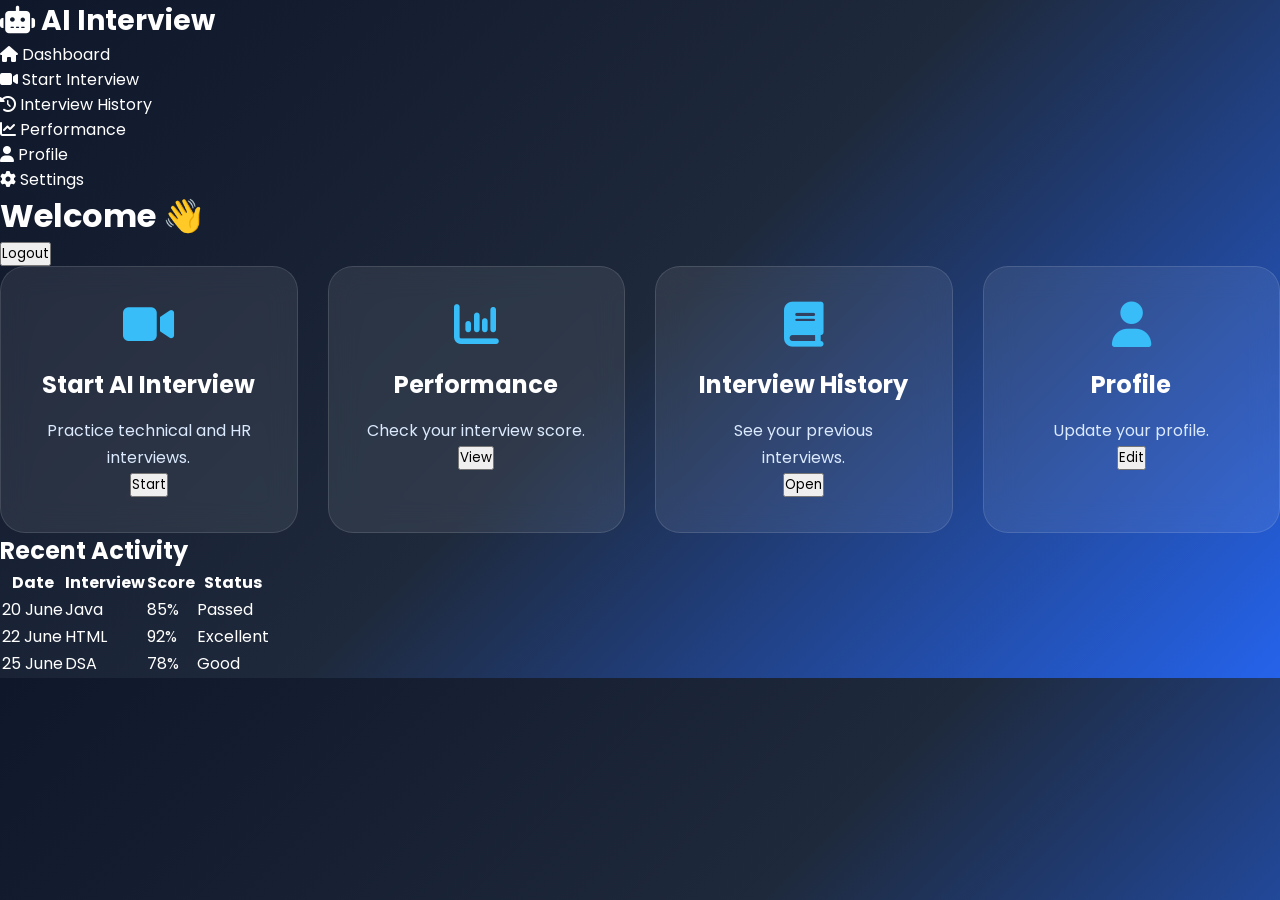
==== pages/dashboard.html @ 14b12733 "first commit - ai-interview-practice" ====
<!DOCTYPE html>
<html lang="en">
<head>
    <meta charset="UTF-8">
    <meta name="viewport" content="width=device-width, initial-scale=1.0">
    <title>AI Interview Dashboard</title>

    <!-- CSS -->
    <link rel="stylesheet" href="../style.css">

    <!-- Font Awesome -->
    <link rel="stylesheet"
        href="https://cdnjs.cloudflare.com/ajax/libs/font-awesome/6.5.2/css/all.min.css">
</head>

<body>

    <!-- Sidebar -->
    <aside class="sidebar">

        <h2 class="logo">
            <i class="fa-solid fa-robot"></i>
            AI Interview
        </h2>

        <ul>

            <li class="active">
                <i class="fa-solid fa-house"></i>
                Dashboard
            </li>

            <li>
                <i class="fa-solid fa-video"></i>
                Start Interview
            </li>

            <li>
                <i class="fa-solid fa-clock-rotate-left"></i>
                Interview History
            </li>

            <li>
                <i class="fa-solid fa-chart-line"></i>
                Performance
            </li>

            <li>
                <i class="fa-solid fa-user"></i>
                Profile
            </li>

            <li>
                <i class="fa-solid fa-gear"></i>
                Settings
            </li>

        </ul>

    </aside>



    <!-- Main Content -->

    <main class="dashboard">

        <header class="topbar">

            <h1>
                Welcome 👋
            </h1>

            <button class="logout-btn">
                Logout
            </button>

        </header>



        <!-- Cards -->

        <section class="cards">

            <div class="card">

                <i class="fa-solid fa-video"></i>

                <h3>
                    Start AI Interview
                </h3>

                <p>
                    Practice technical and HR interviews.
                </p>

                <button>
                    Start
                </button>

            </div>



            <div class="card">

                <i class="fa-solid fa-chart-column"></i>

                <h3>
                    Performance
                </h3>

                <p>
                    Check your interview score.
                </p>

                <button>
                    View
                </button>

            </div>



            <div class="card">

                <i class="fa-solid fa-book"></i>

                <h3>
                    Interview History
                </h3>

                <p>
                    See your previous interviews.
                </p>

                <button>
                    Open
                </button>

            </div>



            <div class="card">

                <i class="fa-solid fa-user"></i>

                <h3>
                    Profile
                </h3>

                <p>
                    Update your profile.
                </p>

                <button>
                    Edit
                </button>

            </div>

        </section>



        <!-- Recent Activity -->

        <section class="recent">

            <h2>
                Recent Activity
            </h2>

            <table>

                <tr>
                    <th>Date</th>
                    <th>Interview</th>
                    <th>Score</th>
                    <th>Status</th>
                </tr>

                <tr>
                    <td>20 June</td>
                    <td>Java</td>
                    <td>85%</td>
                    <td>Passed</td>
                </tr>

                <tr>
                    <td>22 June</td>
                    <td>HTML</td>
                    <td>92%</td>
                    <td>Excellent</td>
                </tr>

                <tr>
                    <td>25 June</td>
                    <td>DSA</td>
                    <td>78%</td>
                    <td>Good</td>
                </tr>

            </table>

        </section>

    </main>

<script src="../script.js"></script>

</body>
</html>
---- style.css ----
/* ==========================
   Google Font
========================== */
@import url('https://fonts.googleapis.com/css2?family=Poppins:wght@300;400;500;600;700;800&display=swap');

*{
    margin:0;
    padding:0;
    box-sizing:border-box;
    font-family:'Poppins',sans-serif;
}

html{
    scroll-behavior:smooth;
}

body{
    background:linear-gradient(135deg,#0f172a,#1e293b,#2563eb);
    color:#fff;
    overflow-x:hidden;
}

/* ==========================
   Navbar
========================== */

nav{
    width:100%;
    display:flex;
    justify-content:space-between;
    align-items:center;
    padding:20px 8%;
    position:fixed;
    top:0;
    left:0;
    z-index:1000;
    backdrop-filter:blur(15px);
    background:rgba(255,255,255,0.08);
    border-bottom:1px solid rgba(255,255,255,.15);
}

.logo{
    font-size:28px;
    font-weight:700;
    color:#fff;
}

nav ul{
    display:flex;
    list-style:none;
    gap:35px;
}

nav ul li a{
    color:#fff;
    text-decoration:none;
    transition:.3s;
    font-weight:500;
}

nav ul li a:hover{
    color:#38bdf8;
}

.login-btn{
    padding:12px 28px;
    border:none;
    border-radius:50px;
    background:#38bdf8;
    color:#fff;
    cursor:pointer;
    font-size:15px;
    transition:.3s;
    font-weight:600;
}

.login-btn:hover{
    transform:translateY(-3px);
    background:#0ea5e9;
    box-shadow:0 10px 25px rgba(0,0,0,.3);
}

/* ==========================
 Hero Section
========================== */

.hero{
    width:100%;
    min-height:100vh;
    display:flex;
    justify-content:space-between;
    align-items:center;
    padding:120px 8%;
}

.left{
    width:50%;
}

.left h1{
    font-size:60px;
    line-height:1.2;
}

.left span{
    color:#38bdf8;
}

.left p{
    margin:25px 0;
    color:#dbeafe;
    line-height:1.8;
    font-size:18px;
}

.buttons{
    display:flex;
    gap:20px;
}

.start,
.learn{
    padding:15px 35px;
    border:none;
    border-radius:50px;
    cursor:pointer;
    transition:.3s;
    font-size:16px;
    font-weight:600;
}

.start{
    background:#38bdf8;
    color:white;
}

.learn{
    background:transparent;
    border:2px solid white;
    color:white;
}

.start:hover{
    transform:translateY(-5px);
    box-shadow:0 15px 30px rgba(56,189,248,.4);
}

.learn:hover{
    background:white;
    color:#0f172a;
}

/* ==========================
 Hero Image
========================== */

.right{
    width:45%;
    display:flex;
    justify-content:center;
}

.right img{
    width:100%;
    max-width:520px;
    border-radius:25px;
    box-shadow:0 20px 60px rgba(0,0,0,.45);
    transition:.4s;
}

.right img:hover{
    transform:scale(1.04);
}

/* ==========================
 Features
========================== */

.features{
    padding:100px 8%;
}

.features h2{
    text-align:center;
    font-size:40px;
    margin-bottom:60px;
}

.cards{
    display:grid;
    grid-template-columns:repeat(auto-fit,minmax(250px,1fr));
    gap:30px;
}

.card{
    background:rgba(255,255,255,.08);
    backdrop-filter:blur(15px);
    border-radius:25px;
    padding:35px;
    text-align:center;
    transition:.4s;
    border:1px solid rgba(255,255,255,.12);
}

.card:hover{
    transform:translateY(-10px);
    background:rgba(255,255,255,.12);
    box-shadow:0 20px 40px rgba(0,0,0,.25);
}

.card i{
    font-size:45px;
    color:#38bdf8;
    margin-bottom:20px;
}

.card h3{
    margin-bottom:15px;
    font-size:24px;
}

.card p{
    color:#dbeafe;
    line-height:1.7;
}

/* ==========================
 Footer
========================== */

footer{
    text-align:center;
    padding:30px;
    background:rgba(255,255,255,.06);
    border-top:1px solid rgba(255,255,255,.12);
}

footer p{
    color:#dbeafe;
}

/* ==========================
 Responsive
========================== */

@media(max-width:992px){

.hero{
    flex-direction:column-reverse;
    text-align:center;
    padding-top:140px;
}

.left,
.right{
    width:100%;
}

.left h1{
    font-size:42px;
}

.buttons{
    justify-content:center;
}

.right img{
    margin-bottom:50px;
}

nav ul{
    display:none;
}

}

@media(max-width:600px){

.left h1{
    font-size:34px;
}

.features h2{
    font-size:30px;
}

.login-btn{
    padding:10px 20px;
}

.start,
.learn{
    padding:13px 25px;
}

}
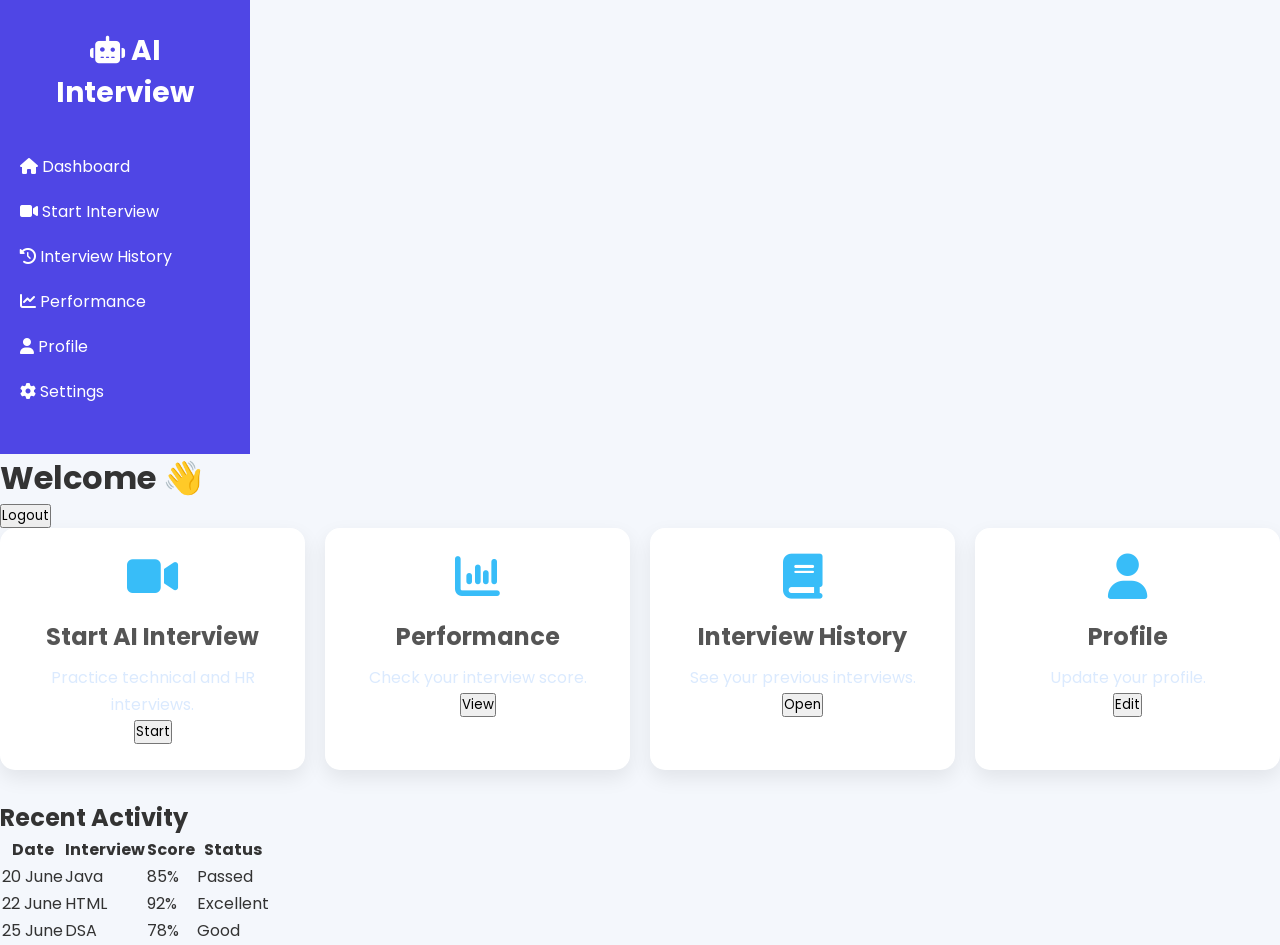
==== commit 0fdd5c76: "AI interview practice" ====
--- a/pages/dashboard.html
+++ b/pages/dashboard.html
@@ -8,6 +8,8 @@
     <!-- CSS -->
     <link rel="stylesheet" href="../style.css">
 
+    <link rel="stylesheet" href="../css/dashboard.css">
+
     <!-- Font Awesome -->
     <link rel="stylesheet"
         href="https://cdnjs.cloudflare.com/ajax/libs/font-awesome/6.5.2/css/all.min.css">
@@ -15,6 +17,8 @@
 
 <body>
 
+    <script src="../js/dashboard.js"></script>
+
     <!-- Sidebar -->
     <aside class="sidebar">
 
@@ -211,5 +215,7 @@
 
 <script src="../script.js"></script>
 
+<script src="../js/dashboard.js"></script>
+
 </body>
 </html>
--- a/style.css
+++ b/style.css
@@ -293,4 +293,22 @@
     padding:13px 25px;
 }
 
+}
+
+.get-start-btn{
+    background: #2563eb;
+    color: white;
+    border: none;
+    padding: 14px 35px;
+    font-size: 18px;
+    font-weight: 600;
+    border-radius: 8px;
+    cursor: pointer;
+    margin-top: 25px;
+    transition: 0.3s ease;
+}
+
+.get-start-btn:hover{
+    background: #1d4ed8;
+    transform: translateY(-2px);
 }
--- a/css/dashboard.css
+++ b/css/dashboard.css
@@ -0,0 +1,180 @@
+@import url('https://fonts.googleapis.com/css2?family=Poppins:wght@300;400;500;600;700&display=swap');
+
+*{
+    margin:0;
+    padding:0;
+    box-sizing:border-box;
+    font-family:'Poppins',sans-serif;
+}
+
+body{
+    background:#f4f7fc;
+    color:#333;
+}
+
+.container{
+    display:flex;
+    min-height:100vh;
+}
+
+/* Sidebar */
+
+.sidebar{
+    width:250px;
+    background:#4f46e5;
+    color:#fff;
+    padding:30px 20px;
+}
+
+.logo{
+    text-align:center;
+    margin-bottom:40px;
+}
+
+.logo h2{
+    font-size:24px;
+}
+
+.sidebar ul{
+    list-style:none;
+}
+
+.sidebar ul li{
+    margin:20px 0;
+}
+
+.sidebar ul li a{
+    color:#fff;
+    text-decoration:none;
+    font-size:17px;
+    display:block;
+    padding:12px;
+    border-radius:8px;
+    transition:.3s;
+}
+
+.sidebar ul li a:hover{
+    background:rgba(255,255,255,.2);
+}
+
+/* Main Content */
+
+.main-content{
+    flex:1;
+    padding:30px;
+}
+
+/* Header */
+
+.header{
+    display:flex;
+    justify-content:space-between;
+    align-items:center;
+    margin-bottom:30px;
+}
+
+.header h1{
+    font-size:30px;
+}
+
+.profile{
+    display:flex;
+    align-items:center;
+    gap:15px;
+}
+
+.profile img{
+    width:50px;
+    height:50px;
+    border-radius:50%;
+    object-fit:cover;
+}
+
+/* Dashboard Cards */
+
+.cards{
+    display:grid;
+    grid-template-columns:repeat(auto-fit,minmax(220px,1fr));
+    gap:20px;
+    margin-bottom:30px;
+}
+
+.card{
+    background:#fff;
+    padding:25px;
+    border-radius:15px;
+    box-shadow:0 8px 20px rgba(0,0,0,.08);
+    transition:.3s;
+}
+
+.card:hover{
+    transform:translateY(-5px);
+}
+
+.card h3{
+    color:#555;
+    margin-bottom:10px;
+}
+
+.card h2{
+    color:#4f46e5;
+    font-size:32px;
+}
+
+/* Interview Section */
+
+.interview-box{
+    background:#fff;
+    padding:30px;
+    border-radius:15px;
+    box-shadow:0 8px 20px rgba(0,0,0,.08);
+}
+
+.interview-box h2{
+    margin-bottom:15px;
+}
+
+.interview-box p{
+    color:#666;
+    margin-bottom:20px;
+    line-height:1.6;
+}
+
+.start-btn{
+    padding:14px 28px;
+    border:none;
+    background:#4f46e5;
+    color:#fff;
+    border-radius:8px;
+    font-size:16px;
+    cursor:pointer;
+    transition:.3s;
+}
+
+.start-btn:hover{
+    background:#3730a3;
+}
+
+/* Responsive */
+
+@media(max-width:768px){
+
+.container{
+    flex-direction:column;
+}
+
+.sidebar{
+    width:100%;
+}
+
+.header{
+    flex-direction:column;
+    gap:15px;
+    text-align:center;
+}
+
+.cards{
+    grid-template-columns:1fr;
+}
+
+}
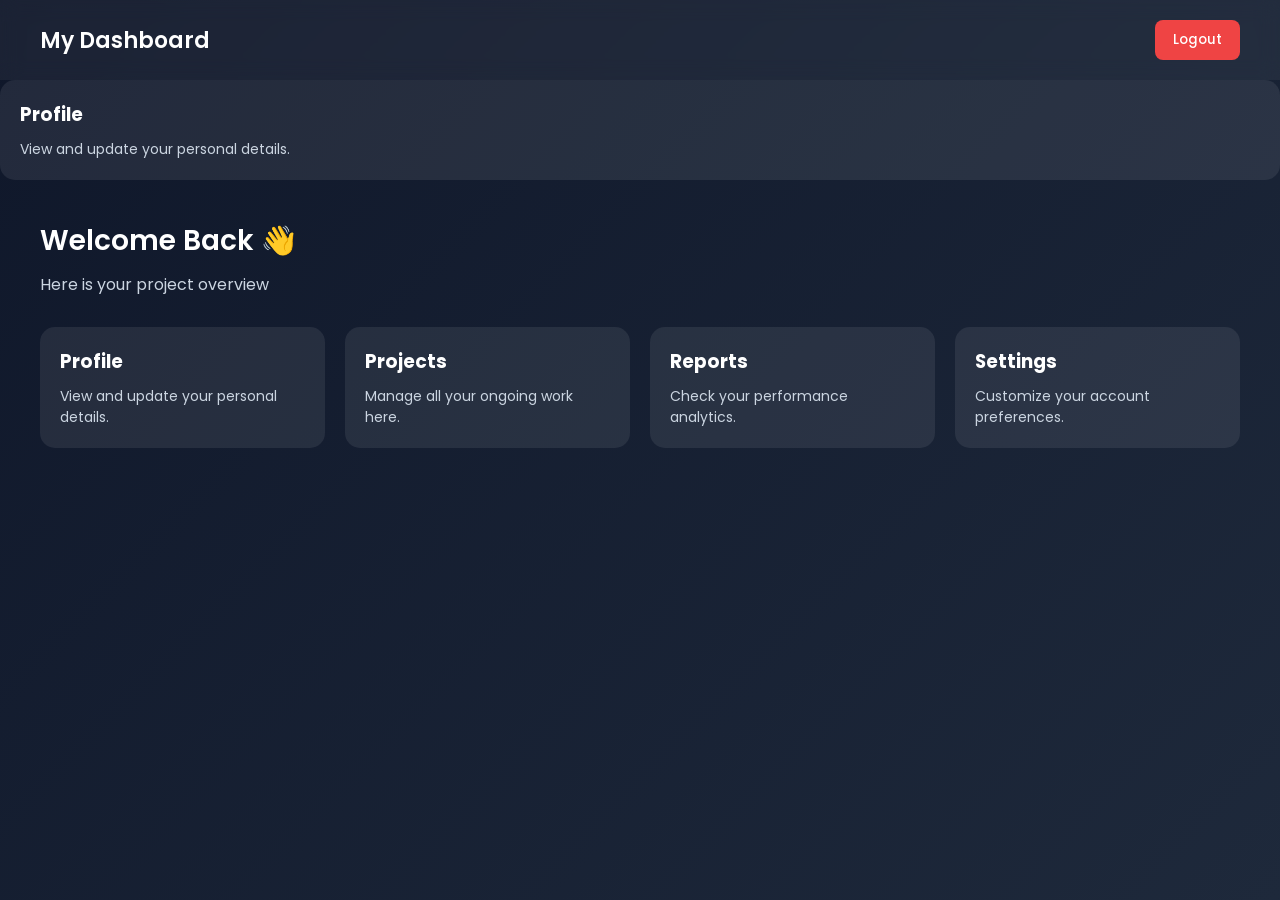
==== commit 634edc95: "AI interview practice" ====
--- a/pages/dashboard.html
+++ b/pages/dashboard.html
@@ -1,221 +1,148 @@
 <!DOCTYPE html>
 <html lang="en">
+
 <head>
     <meta charset="UTF-8">
     <meta name="viewport" content="width=device-width, initial-scale=1.0">
-    <title>AI Interview Dashboard</title>
+    <title>Dashboard</title>
 
-    <!-- CSS -->
-    <link rel="stylesheet" href="../style.css">
+    <!-- Google Font -->
+    <link href="https://fonts.googleapis.com/css2?family=Poppins:wght@300;400;500;600;700&display=swap"
+        rel="stylesheet">
 
-    <link rel="stylesheet" href="../css/dashboard.css">
+    <style>
+        * {
+            margin: 0;
+            padding: 0;
+            box-sizing: border-box;
+            font-family: 'Poppins', sans-serif;
+        }
 
-    <!-- Font Awesome -->
-    <link rel="stylesheet"
-        href="https://cdnjs.cloudflare.com/ajax/libs/font-awesome/6.5.2/css/all.min.css">
+        body {
+            background: linear-gradient(135deg, #0f172a, #1e293b);
+            color: #fff;
+            min-height: 100vh;
+        }
+
+        header {
+            padding: 20px 40px;
+            display: flex;
+            justify-content: space-between;
+            align-items: center;
+            background: rgba(255, 255, 255, 0.05);
+            backdrop-filter: blur(10px);
+        }
+
+        header h1 {
+            font-size: 22px;
+            font-weight: 600;
+        }
+
+        .logout-btn {
+            padding: 10px 18px;
+            background: #ef4444;
+            border: none;
+            border-radius: 8px;
+            color: white;
+            cursor: pointer;
+            font-weight: 500;
+        }
+
+        .container {
+            padding: 40px;
+        }
+
+        .welcome {
+            font-size: 28px;
+            font-weight: 600;
+            margin-bottom: 10px;
+        }
+
+        .subtitle {
+            color: #cbd5e1;
+            margin-bottom: 30px;
+        }
+
+        .cards {
+            display: grid;
+            grid-template-columns: repeat(auto-fit, minmax(250px, 1fr));
+            gap: 20px;
+        }
+
+        .card {
+            background: rgba(255, 255, 255, 0.08);
+            padding: 20px;
+            border-radius: 15px;
+            transition: 0.3s;
+            cursor: pointer;
+        }
+
+        .card:hover {
+            transform: translateY(-5px);
+            background: rgba(255, 255, 255, 0.12);
+        }
+
+        .card h3 {
+            margin-bottom: 10px;
+        }
+
+        .card p {
+            color: #cbd5e1;
+            font-size: 14px;
+        }
+    </style>
 </head>
 
 <body>
 
-    <script src="../js/dashboard.js"></script>
+    <header>
+        <h1>My Dashboard</h1>
+        <button class="logout-btn" onclick="logout()">Logout</button>
+    </header>
 
-    <!-- Sidebar -->
-    <aside class="sidebar">
+    <div class="card" onclick="openProfile()">
+        <h3>Profile</h3>
+        <p>View and update your personal details.</p>
+    </div>
+    </div>
 
-        <h2 class="logo">
-            <i class="fa-solid fa-robot"></i>
-            AI Interview
-        </h2>
+    <div class="container">
+        <div class="welcome">Welcome Back 👋</div>
+        <div class="subtitle">Here is your project overview</div>
 
-        <ul>
-
-            <li class="active">
-                <i class="fa-solid fa-house"></i>
-                Dashboard
-            </li>
-
-            <li>
-                <i class="fa-solid fa-video"></i>
-                Start Interview
-            </li>
-
-            <li>
-                <i class="fa-solid fa-clock-rotate-left"></i>
-                Interview History
-            </li>
-
-            <li>
-                <i class="fa-solid fa-chart-line"></i>
-                Performance
-            </li>
-
-            <li>
-                <i class="fa-solid fa-user"></i>
-                Profile
-            </li>
-
-            <li>
-                <i class="fa-solid fa-gear"></i>
-                Settings
-            </li>
-
-        </ul>
-
-    </aside>
-
-
-
-    <!-- Main Content -->
-
-    <main class="dashboard">
-
-        <header class="topbar">
-
-            <h1>
-                Welcome 👋
-            </h1>
-
-            <button class="logout-btn">
-                Logout
-            </button>
-
-        </header>
-
-
-
-        <!-- Cards -->
-
-        <section class="cards">
+        <div class="cards">
+            <div class="card">
+                <h3>Profile</h3>
+                <p>View and update your personal details.</p>
+            </div>
 
             <div class="card">
-
-                <i class="fa-solid fa-video"></i>
-
-                <h3>
-                    Start AI Interview
-                </h3>
-
-                <p>
-                    Practice technical and HR interviews.
-                </p>
-
-                <button>
-                    Start
-                </button>
-
+                <h3>Projects</h3>
+                <p>Manage all your ongoing work here.</p>
             </div>
 
-
+            <div class="card">
+                <h3>Reports</h3>
+                <p>Check your performance analytics.</p>
+            </div>
 
             <div class="card">
+                <h3>Settings</h3>
+                <p>Customize your account preferences.</p>
+            </div>
+        </div>
+    </div>
 
-                <i class="fa-solid fa-chart-column"></i>
+    <script>
+        function logout() {
+            window.location.href = "login.html";
+        }
 
-                <h3>
-                    Performance
-                </h3>
-
-                <p>
-                    Check your interview score.
-                </p>
-
-                <button>
-                    View
-                </button>
-
-            </div>
-
-
-
-            <div class="card">
-
-                <i class="fa-solid fa-book"></i>
-
-                <h3>
-                    Interview History
-                </h3>
-
-                <p>
-                    See your previous interviews.
-                </p>
-
-                <button>
-                    Open
-                </button>
-
-            </div>
-
-
-
-            <div class="card">
-
-                <i class="fa-solid fa-user"></i>
-
-                <h3>
-                    Profile
-                </h3>
-
-                <p>
-                    Update your profile.
-                </p>
-
-                <button>
-                    Edit
-                </button>
-
-            </div>
-
-        </section>
-
-
-
-        <!-- Recent Activity -->
-
-        <section class="recent">
-
-            <h2>
-                Recent Activity
-            </h2>
-
-            <table>
-
-                <tr>
-                    <th>Date</th>
-                    <th>Interview</th>
-                    <th>Score</th>
-                    <th>Status</th>
-                </tr>
-
-                <tr>
-                    <td>20 June</td>
-                    <td>Java</td>
-                    <td>85%</td>
-                    <td>Passed</td>
-                </tr>
-
-                <tr>
-                    <td>22 June</td>
-                    <td>HTML</td>
-                    <td>92%</td>
-                    <td>Excellent</td>
-                </tr>
-
-                <tr>
-                    <td>25 June</td>
-                    <td>DSA</td>
-                    <td>78%</td>
-                    <td>Good</td>
-                </tr>
-
-            </table>
-
-        </section>
-
-    </main>
-
-<script src="../script.js"></script>
-
-<script src="../js/dashboard.js"></script>
+        function openProfile() {
+            window.location.href = "profile.html";
+        }
+    </script>
 
 </body>
+
 </html>
